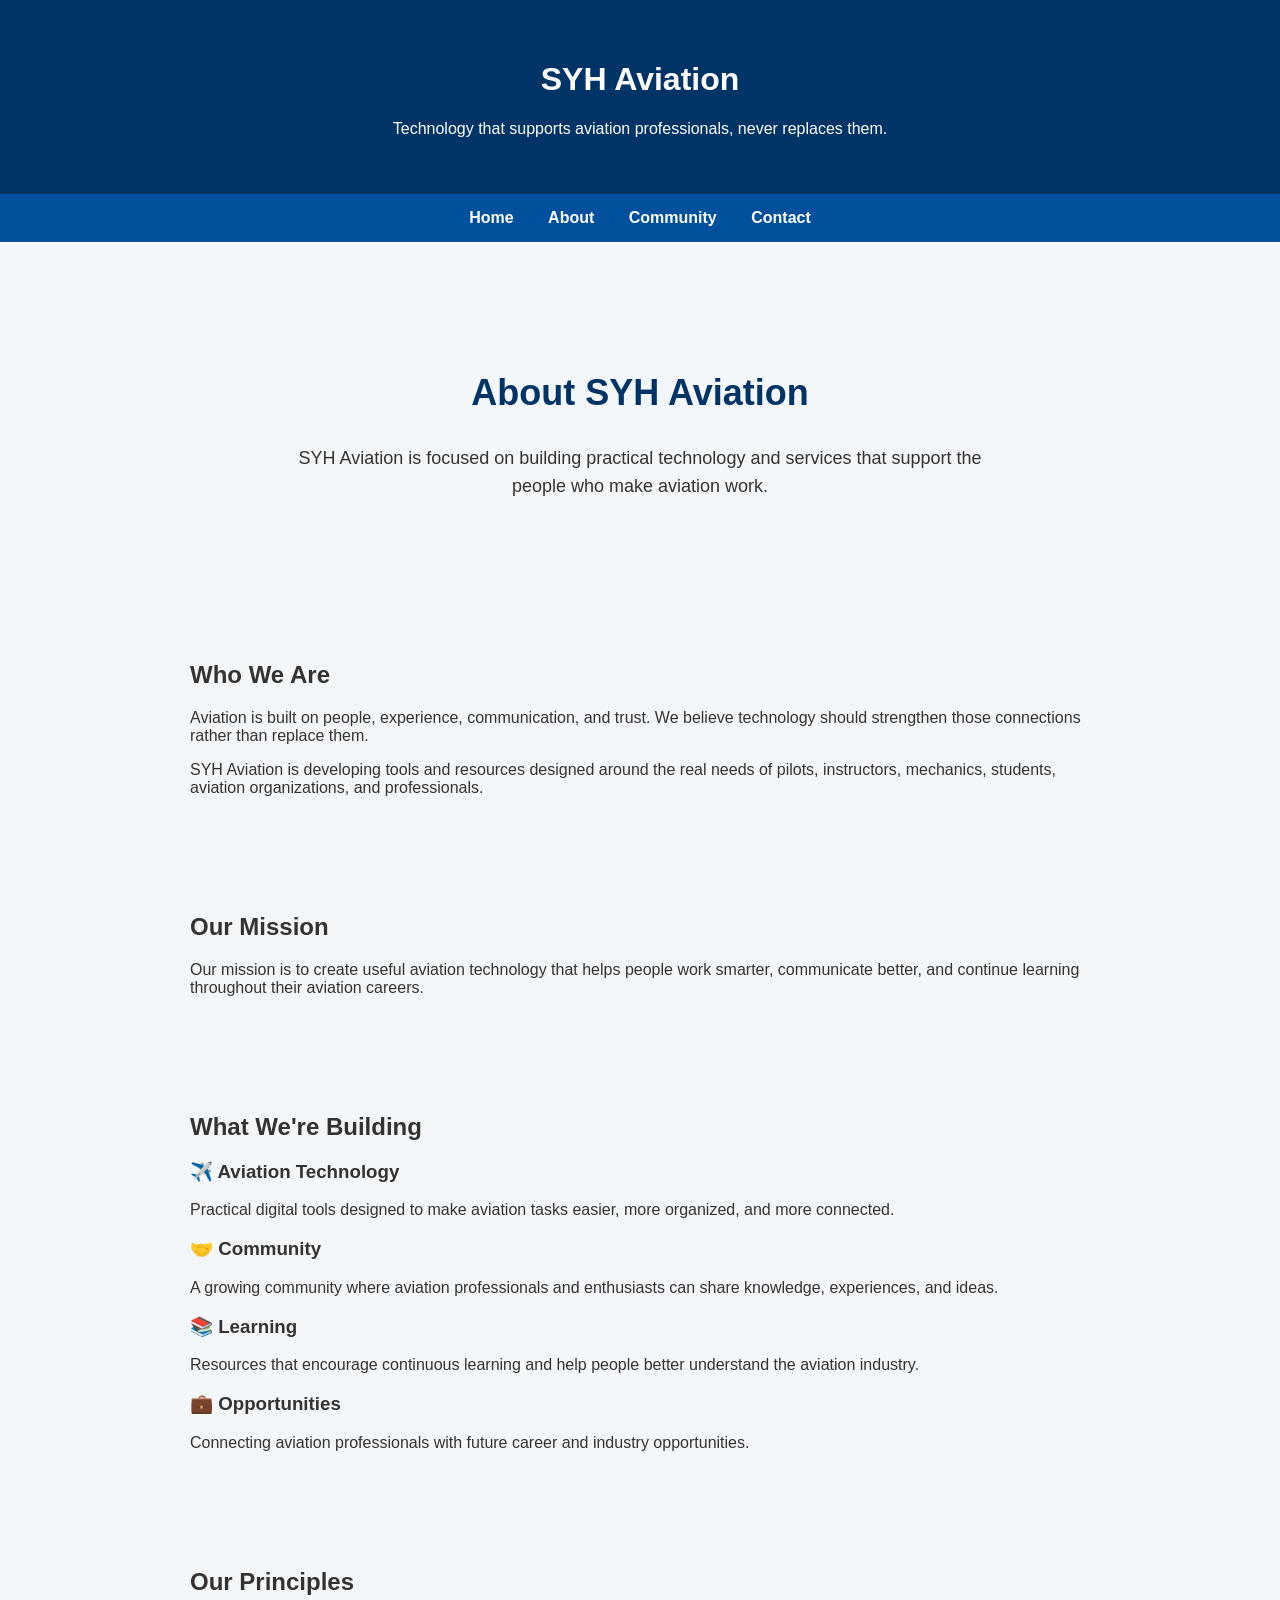
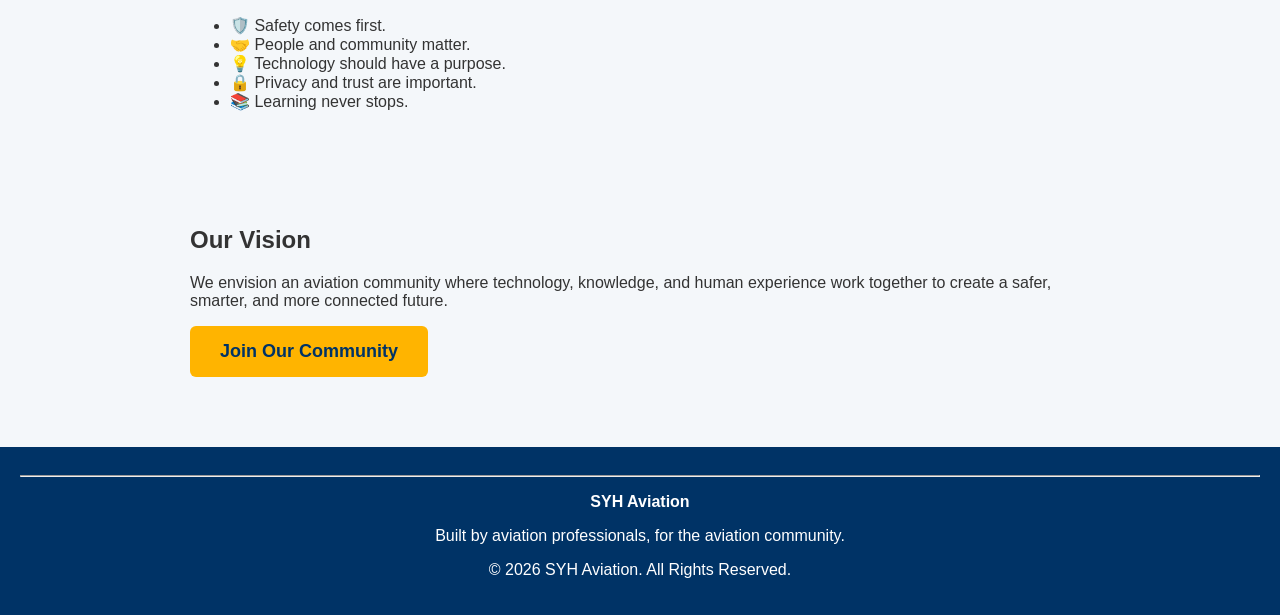
==== about.html @ 192414e5 "Revise About page content and navigation links Updated content and structure of the About page to be" ====
<!DOCTYPE html>
<html lang="en">

<head>
    <meta charset="UTF-8">
    <meta name="viewport" content="width=device-width, initial-scale=1.0">

    <title>About - SYH Aviation</title>

    <link rel="stylesheet" href="style.css">
</head>

<body>

<header>
    <h1>SYH Aviation</h1>

    <p>
        Technology that supports aviation professionals,
        never replaces them.
    </p>
</header>

<nav>
    <a href="index.html">Home</a>
    <a href="about.html">About</a>
    <a href="community.html">Community</a>
    <a href="contact.html">Contact</a>
</nav>

<section class="hero">

    <h2>About SYH Aviation</h2>

    <p>
        SYH Aviation is focused on building practical technology
        and services that support the people who make aviation work.
    </p>

</section>

<section>

    <h2>Who We Are</h2>

    <p>
        Aviation is built on people, experience, communication,
        and trust. We believe technology should strengthen those
        connections rather than replace them.
    </p>

    <p>
        SYH Aviation is developing tools and resources designed
        around the real needs of pilots, instructors, mechanics,
        students, aviation organizations, and professionals.
    </p>

</section>

<section>

    <h2>Our Mission</h2>

    <p>
        Our mission is to create useful aviation technology that
        helps people work smarter, communicate better, and continue
        learning throughout their aviation careers.
    </p>

</section>

<section>

    <h2>What We're Building</h2>

    <h3>✈️ Aviation Technology</h3>

    <p>
        Practical digital tools designed to make aviation tasks
        easier, more organized, and more connected.
    </p>

    <h3>🤝 Community</h3>

    <p>
        A growing community where aviation professionals and
        enthusiasts can share knowledge, experiences, and ideas.
    </p>

    <h3>📚 Learning</h3>

    <p>
        Resources that encourage continuous learning and help
        people better understand the aviation industry.
    </p>

    <h3>💼 Opportunities</h3>

    <p>
        Connecting aviation professionals with future career
        and industry opportunities.
    </p>

</section>

<section>

    <h2>Our Principles</h2>

    <ul>
        <li>🛡️ Safety comes first.</li>
        <li>🤝 People and community matter.</li>
        <li>💡 Technology should have a purpose.</li>
        <li>🔒 Privacy and trust are important.</li>
        <li>📚 Learning never stops.</li>
    </ul>

</section>

<section>

    <h2>Our Vision</h2>

    <p>
        We envision an aviation community where technology,
        knowledge, and human experience work together to create
        a safer, smarter, and more connected future.
    </p>

    <a href="community.html">
        <button>Join Our Community</button>
    </a>

</section>

<footer>

    <hr>

    <p>
        <strong>SYH Aviation</strong>
    </p>

    <p>
        Built by aviation professionals, for the aviation community.
    </p>

    <p>
        &copy; 2026 SYH Aviation. All Rights Reserved.
    </p>

</footer>

</body>
</html>
---- style.css ----
body {
    margin: 0;
    font-family: Arial, Helvetica, sans-serif;
    background: #f4f7fa;
    color: #333;
}

header {
    background: #003366;
    color: white;
    text-align: center;
    padding: 40px 20px;
}

nav {
    background: #00509e;
    text-align: center;
    padding: 15px;
}

nav a {
    color: white;
    text-decoration: none;
    margin: 0 15px;
    font-weight: bold;
}

.hero {
    text-align: center;
    padding: 60px 20px;
}

.hero h2 {
    color: #003366;
    font-size: 36px;
}

.hero p {
    max-width: 700px;
    margin: 20px auto;
    font-size: 18px;
    line-height: 1.6;
}

button {
    background: #ffb400;
    color: #003366;
    border: none;
    padding: 15px 30px;
    font-size: 18px;
    font-weight: bold;
    border-radius: 6px;
    cursor: pointer;
}

button:hover {
    background: #ffcc33;
}

section {
    max-width: 900px;
    margin: 40px auto;
    padding: 20px;
}

footer {
    background: #003366;
    color: white;
    text-align: center;
    padding: 20px;
    margin-top: 50px;
}
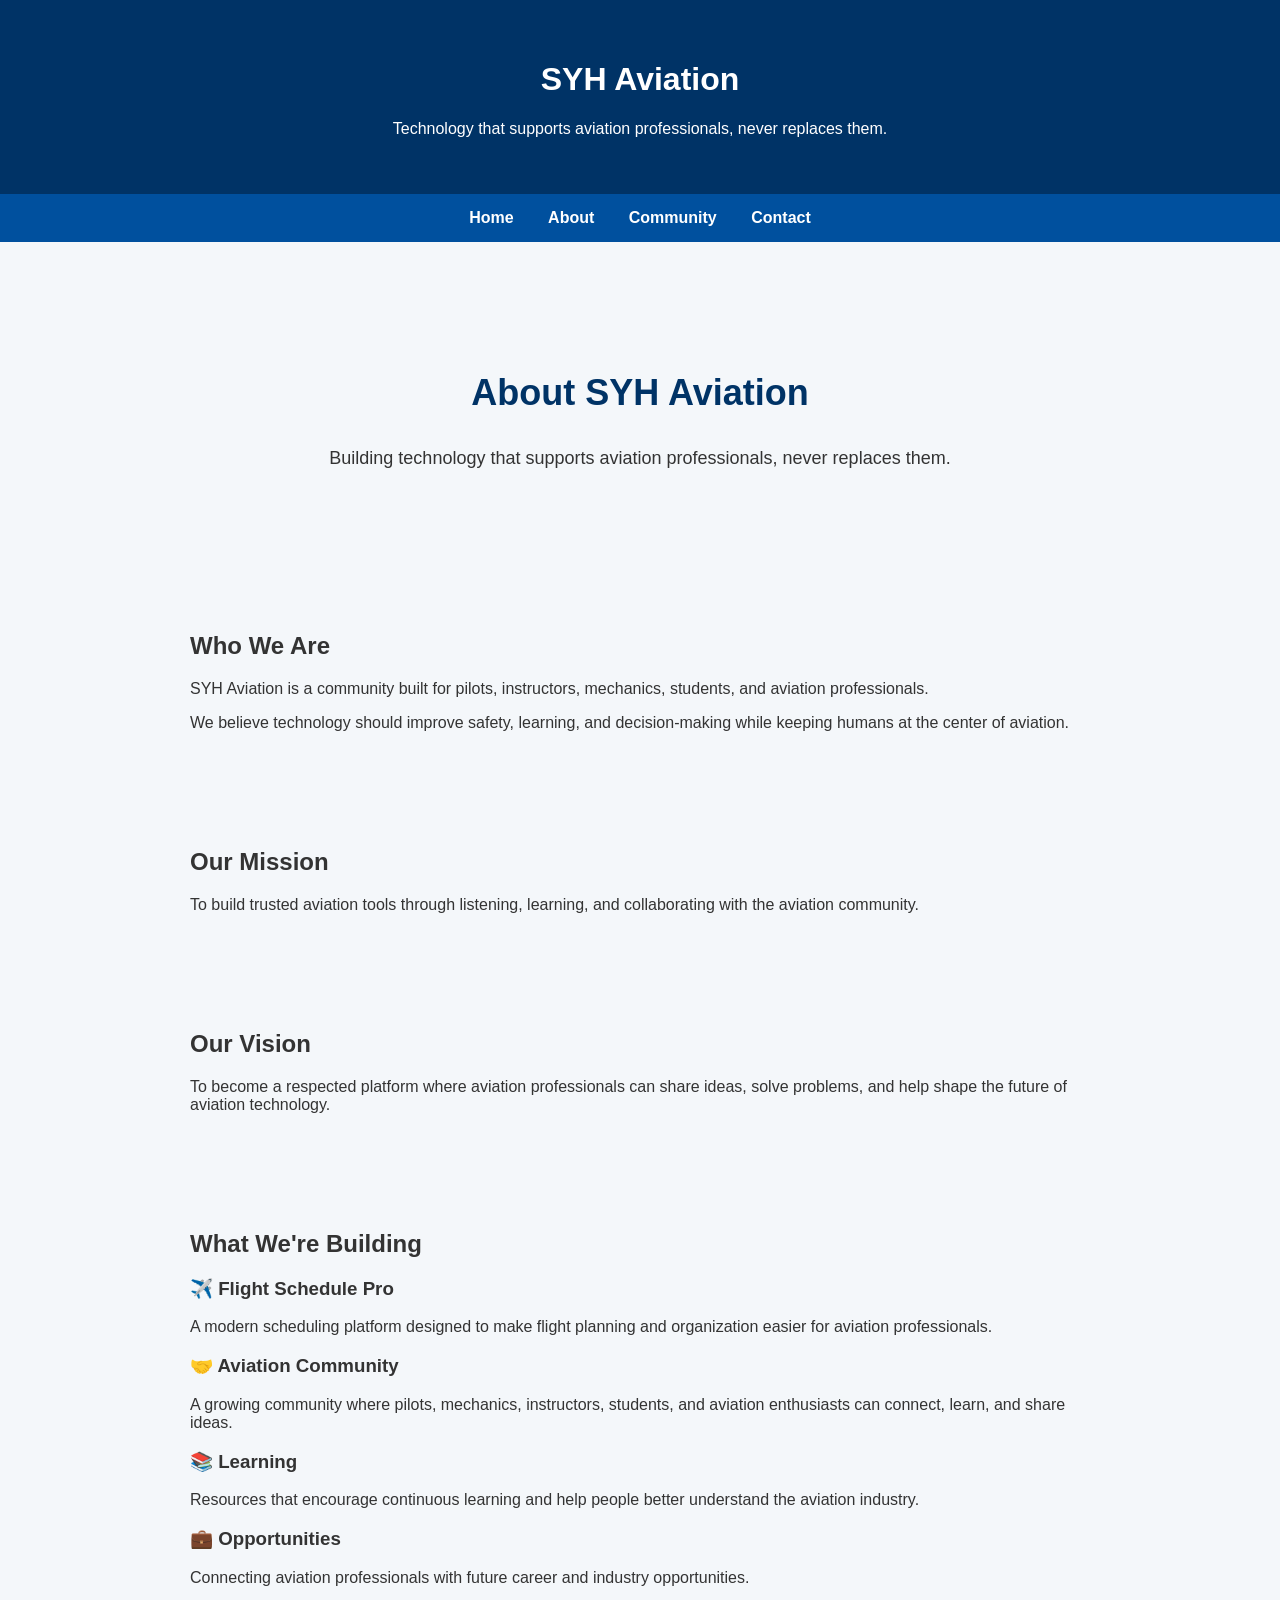
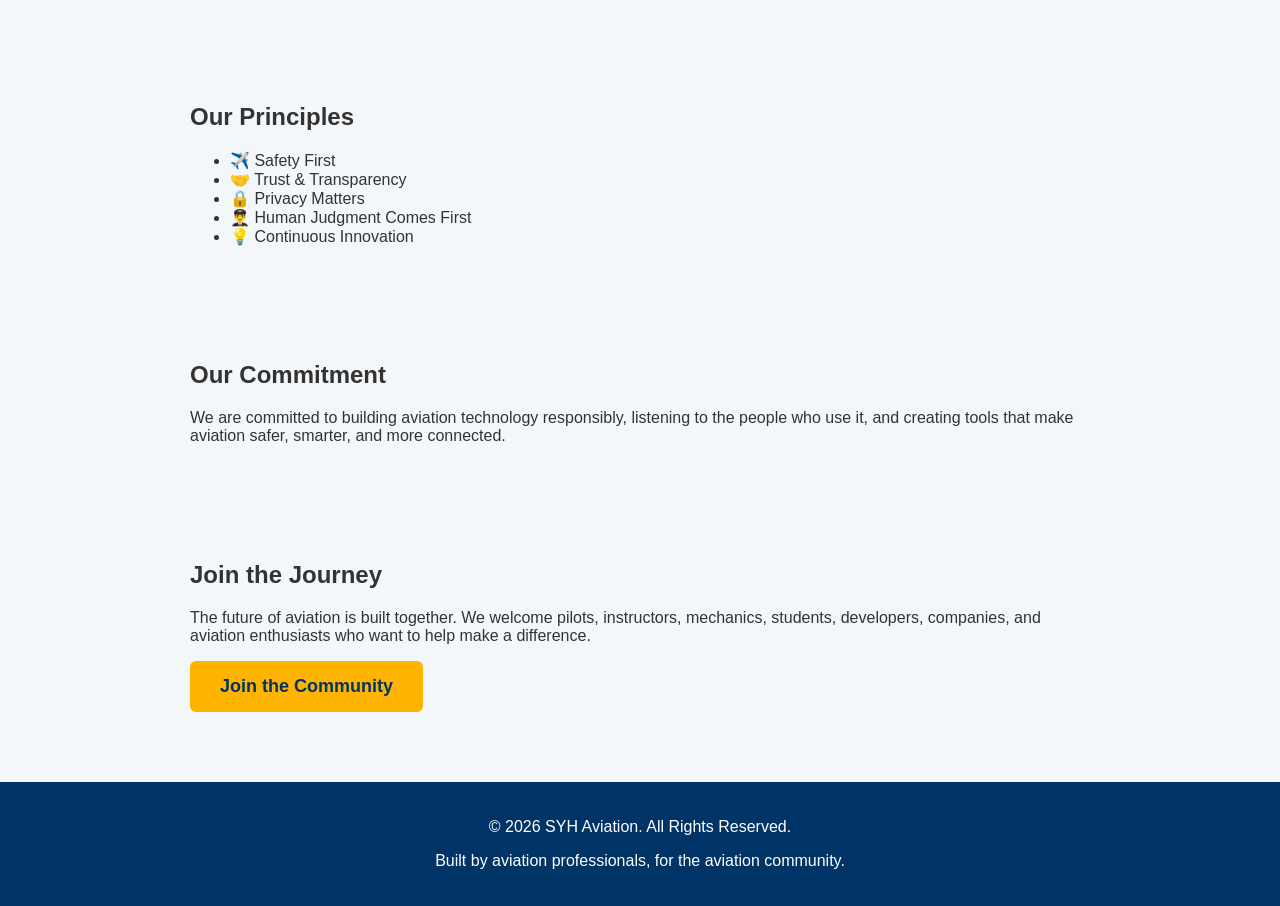
==== commit fdf9aedb: "Refactor about.html structure and content" ====
--- a/about.html
+++ b/about.html
@@ -5,151 +5,188 @@
     <meta charset="UTF-8">
     <meta name="viewport" content="width=device-width, initial-scale=1.0">
 
-    <title>About - SYH Aviation</title>
+    <title>About SYH Aviation</title>
 
     <link rel="stylesheet" href="style.css">
 </head>
 
 <body>
 
-<header>
-    <h1>SYH Aviation</h1>
+    <header>
+        <h1>SYH Aviation</h1>
 
-    <p>
-        Technology that supports aviation professionals,
-        never replaces them.
-    </p>
-</header>
+        <p>
+            Technology that supports aviation professionals,
+            never replaces them.
+        </p>
+    </header>
 
-<nav>
-    <a href="index.html">Home</a>
-    <a href="about.html">About</a>
-    <a href="community.html">Community</a>
-    <a href="contact.html">Contact</a>
-</nav>
+    <nav>
+        <a href="index.html">Home</a>
+        <a href="about.html">About</a>
+        <a href="community.html">Community</a>
+        <a href="contact.html">Contact</a>
+    </nav>
 
-<section class="hero">
+    <main>
 
-    <h2>About SYH Aviation</h2>
+        <section class="hero">
+            <h2>About SYH Aviation</h2>
 
-    <p>
-        SYH Aviation is focused on building practical technology
-        and services that support the people who make aviation work.
-    </p>
+            <p>
+                Building technology that supports aviation
+                professionals, never replaces them.
+            </p>
+        </section>
 
-</section>
 
-<section>
+        <section>
 
-    <h2>Who We Are</h2>
+            <h2>Who We Are</h2>
 
-    <p>
-        Aviation is built on people, experience, communication,
-        and trust. We believe technology should strengthen those
-        connections rather than replace them.
-    </p>
+            <p>
+                SYH Aviation is a community built for pilots,
+                instructors, mechanics, students, and aviation
+                professionals.
+            </p>
 
-    <p>
-        SYH Aviation is developing tools and resources designed
-        around the real needs of pilots, instructors, mechanics,
-        students, aviation organizations, and professionals.
-    </p>
+            <p>
+                We believe technology should improve safety,
+                learning, and decision-making while keeping
+                humans at the center of aviation.
+            </p>
 
-</section>
+        </section>
 
-<section>
 
-    <h2>Our Mission</h2>
+        <section>
 
-    <p>
-        Our mission is to create useful aviation technology that
-        helps people work smarter, communicate better, and continue
-        learning throughout their aviation careers.
-    </p>
+            <h2>Our Mission</h2>
 
-</section>
+            <p>
+                To build trusted aviation tools through
+                listening, learning, and collaborating with
+                the aviation community.
+            </p>
 
-<section>
+        </section>
 
-    <h2>What We're Building</h2>
 
-    <h3>✈️ Aviation Technology</h3>
+        <section>
 
-    <p>
-        Practical digital tools designed to make aviation tasks
-        easier, more organized, and more connected.
-    </p>
+            <h2>Our Vision</h2>
 
-    <h3>🤝 Community</h3>
+            <p>
+                To become a respected platform where aviation
+                professionals can share ideas, solve problems,
+                and help shape the future of aviation technology.
+            </p>
 
-    <p>
-        A growing community where aviation professionals and
-        enthusiasts can share knowledge, experiences, and ideas.
-    </p>
+        </section>
 
-    <h3>📚 Learning</h3>
 
-    <p>
-        Resources that encourage continuous learning and help
-        people better understand the aviation industry.
-    </p>
+        <section>
 
-    <h3>💼 Opportunities</h3>
+            <h2>What We're Building</h2>
 
-    <p>
-        Connecting aviation professionals with future career
-        and industry opportunities.
-    </p>
 
-</section>
+            <h3>✈️ Flight Schedule Pro</h3>
 
-<section>
+            <p>
+                A modern scheduling platform designed to make
+                flight planning and organization easier for
+                aviation professionals.
+            </p>
 
-    <h2>Our Principles</h2>
 
-    <ul>
-        <li>🛡️ Safety comes first.</li>
-        <li>🤝 People and community matter.</li>
-        <li>💡 Technology should have a purpose.</li>
-        <li>🔒 Privacy and trust are important.</li>
-        <li>📚 Learning never stops.</li>
-    </ul>
+            <h3>🤝 Aviation Community</h3>
 
-</section>
+            <p>
+                A growing community where pilots, mechanics,
+                instructors, students, and aviation enthusiasts
+                can connect, learn, and share ideas.
+            </p>
 
-<section>
 
-    <h2>Our Vision</h2>
+            <h3>📚 Learning</h3>
 
-    <p>
-        We envision an aviation community where technology,
-        knowledge, and human experience work together to create
-        a safer, smarter, and more connected future.
-    </p>
+            <p>
+                Resources that encourage continuous learning
+                and help people better understand the aviation
+                industry.
+            </p>
 
-    <a href="community.html">
-        <button>Join Our Community</button>
-    </a>
 
-</section>
+            <h3>💼 Opportunities</h3>
 
-<footer>
+            <p>
+                Connecting aviation professionals with future
+                career and industry opportunities.
+            </p>
 
-    <hr>
+        </section>
 
-    <p>
-        <strong>SYH Aviation</strong>
-    </p>
 
-    <p>
-        Built by aviation professionals, for the aviation community.
-    </p>
+        <section>
 
-    <p>
-        &copy; 2026 SYH Aviation. All Rights Reserved.
-    </p>
+            <h2>Our Principles</h2>
 
-</footer>
+            <ul>
+                <li>✈️ Safety First</li>
+                <li>🤝 Trust &amp; Transparency</li>
+                <li>🔒 Privacy Matters</li>
+                <li>👨‍✈️ Human Judgment Comes First</li>
+                <li>💡 Continuous Innovation</li>
+            </ul>
+
+        </section>
+
+
+        <section>
+
+            <h2>Our Commitment</h2>
+
+            <p>
+                We are committed to building aviation technology
+                responsibly, listening to the people who use it,
+                and creating tools that make aviation safer,
+                smarter, and more connected.
+            </p>
+
+        </section>
+
+
+        <section>
+
+            <h2>Join the Journey</h2>
+
+            <p>
+                The future of aviation is built together.
+                We welcome pilots, instructors, mechanics,
+                students, developers, companies, and aviation
+                enthusiasts who want to help make a difference.
+            </p>
+
+            <a href="community.html">
+                <button>Join the Community</button>
+            </a>
+
+        </section>
+
+    </main>
+
+
+    <footer>
+
+        <p>
+            © 2026 SYH Aviation. All Rights Reserved.
+        </p>
+
+        <p>
+            Built by aviation professionals, for the aviation community.
+        </p>
+
+    </footer>
 
 </body>
 </html>
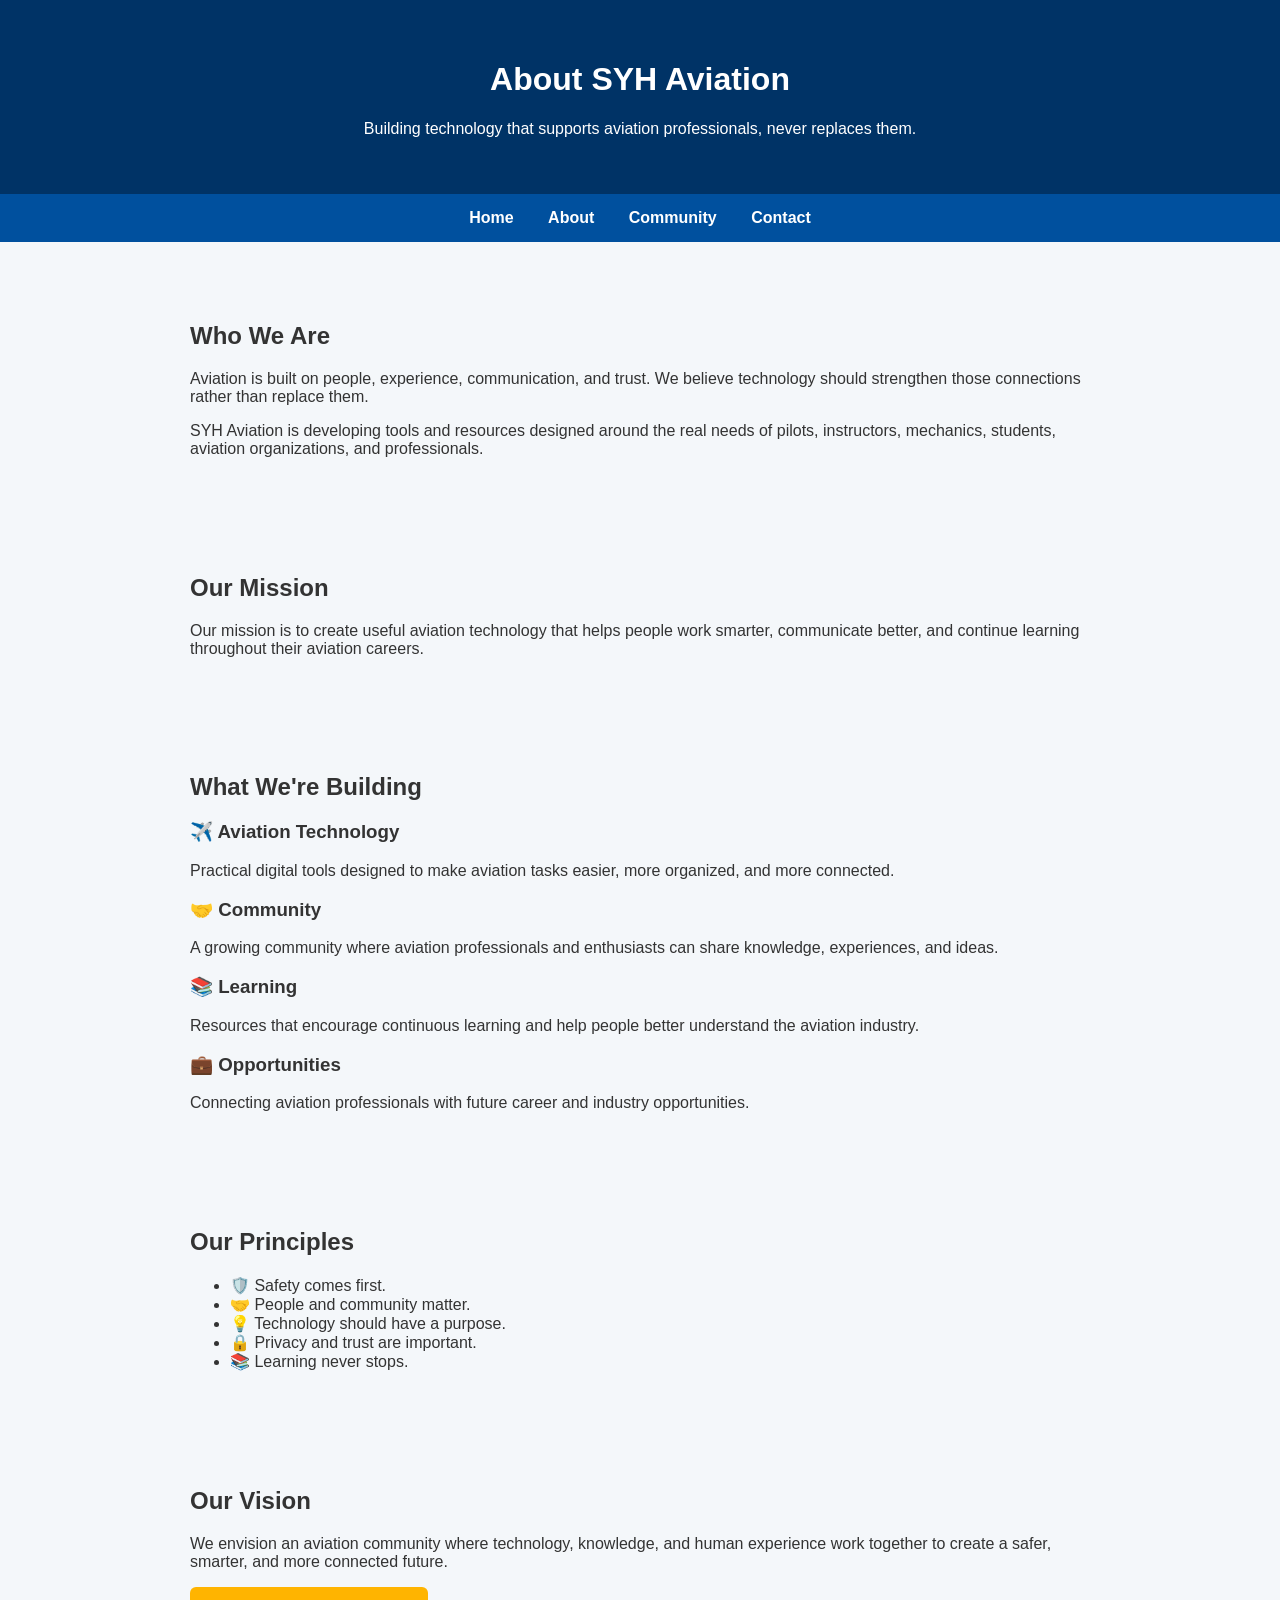
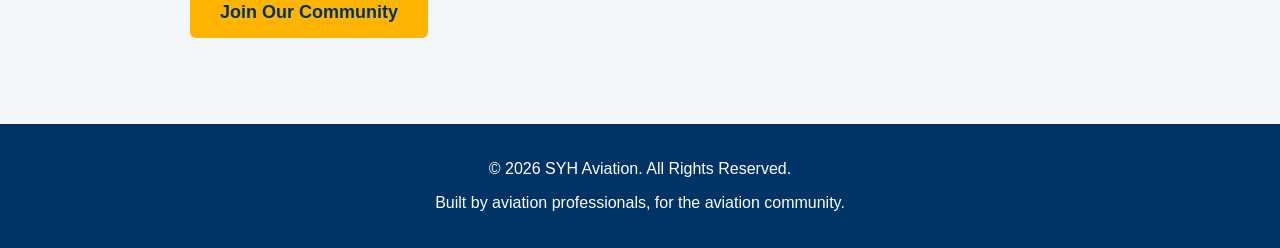
==== commit d8295b2f: "Revise about page content and structure" ====
--- a/about.html
+++ b/about.html
@@ -13,12 +13,8 @@
 <body>
 
     <header>
-        <h1>SYH Aviation</h1>
-
-        <p>
-            Technology that supports aviation professionals,
-            never replaces them.
-        </p>
+        <h1>About SYH Aviation</h1>
+        <p>Building technology that supports aviation professionals, never replaces them.</p>
     </header>
 
     <nav>
@@ -30,163 +26,103 @@
 
     <main>
 
-        <section class="hero">
-            <h2>About SYH Aviation</h2>
+        <section>
+            <h2>Who We Are</h2>
 
             <p>
-                Building technology that supports aviation
-                professionals, never replaces them.
+                Aviation is built on people, experience, communication, and trust.
+                We believe technology should strengthen those connections rather than
+                replace them.
+            </p>
+
+            <p>
+                SYH Aviation is developing tools and resources designed around the
+                real needs of pilots, instructors, mechanics, students, aviation
+                organizations, and professionals.
             </p>
         </section>
 
 
         <section>
-
-            <h2>Who We Are</h2>
+            <h2>Our Mission</h2>
 
             <p>
-                SYH Aviation is a community built for pilots,
-                instructors, mechanics, students, and aviation
-                professionals.
+                Our mission is to create useful aviation technology that helps people
+                work smarter, communicate better, and continue learning throughout
+                their aviation careers.
             </p>
-
-            <p>
-                We believe technology should improve safety,
-                learning, and decision-making while keeping
-                humans at the center of aviation.
-            </p>
-
         </section>
 
 
         <section>
+            <h2>What We're Building</h2>
 
-            <h2>Our Mission</h2>
+            <h3>✈️ Aviation Technology</h3>
 
             <p>
-                To build trusted aviation tools through
-                listening, learning, and collaborating with
-                the aviation community.
+                Practical digital tools designed to make aviation tasks easier,
+                more organized, and more connected.
             </p>
 
+            <h3>🤝 Community</h3>
+
+            <p>
+                A growing community where aviation professionals and enthusiasts
+                can share knowledge, experiences, and ideas.
+            </p>
+
+            <h3>📚 Learning</h3>
+
+            <p>
+                Resources that encourage continuous learning and help people better
+                understand the aviation industry.
+            </p>
+
+            <h3>💼 Opportunities</h3>
+
+            <p>
+                Connecting aviation professionals with future career and industry
+                opportunities.
+            </p>
         </section>
 
 
         <section>
+            <h2>Our Principles</h2>
 
-            <h2>Our Vision</h2>
-
-            <p>
-                To become a respected platform where aviation
-                professionals can share ideas, solve problems,
-                and help shape the future of aviation technology.
-            </p>
-
+            <ul>
+                <li>🛡️ Safety comes first.</li>
+                <li>🤝 People and community matter.</li>
+                <li>💡 Technology should have a purpose.</li>
+                <li>🔒 Privacy and trust are important.</li>
+                <li>📚 Learning never stops.</li>
+            </ul>
         </section>
 
 
         <section>
-
-            <h2>What We're Building</h2>
-
-
-            <h3>✈️ Flight Schedule Pro</h3>
+            <h2>Our Vision</h2>
 
             <p>
-                A modern scheduling platform designed to make
-                flight planning and organization easier for
-                aviation professionals.
+                We envision an aviation community where technology, knowledge,
+                and human experience work together to create a safer, smarter,
+                and more connected future.
             </p>
 
-
-            <h3>🤝 Aviation Community</h3>
-
             <p>
-                A growing community where pilots, mechanics,
-                instructors, students, and aviation enthusiasts
-                can connect, learn, and share ideas.
+                <a href="community.html">
+                    <button>Join Our Community</button>
+                </a>
             </p>
-
-
-            <h3>📚 Learning</h3>
-
-            <p>
-                Resources that encourage continuous learning
-                and help people better understand the aviation
-                industry.
-            </p>
-
-
-            <h3>💼 Opportunities</h3>
-
-            <p>
-                Connecting aviation professionals with future
-                career and industry opportunities.
-            </p>
-
-        </section>
-
-
-        <section>
-
-            <h2>Our Principles</h2>
-
-            <ul>
-                <li>✈️ Safety First</li>
-                <li>🤝 Trust &amp; Transparency</li>
-                <li>🔒 Privacy Matters</li>
-                <li>👨‍✈️ Human Judgment Comes First</li>
-                <li>💡 Continuous Innovation</li>
-            </ul>
-
-        </section>
-
-
-        <section>
-
-            <h2>Our Commitment</h2>
-
-            <p>
-                We are committed to building aviation technology
-                responsibly, listening to the people who use it,
-                and creating tools that make aviation safer,
-                smarter, and more connected.
-            </p>
-
-        </section>
-
-
-        <section>
-
-            <h2>Join the Journey</h2>
-
-            <p>
-                The future of aviation is built together.
-                We welcome pilots, instructors, mechanics,
-                students, developers, companies, and aviation
-                enthusiasts who want to help make a difference.
-            </p>
-
-            <a href="community.html">
-                <button>Join the Community</button>
-            </a>
-
         </section>
 
     </main>
 
-
     <footer>
-
-        <p>
-            © 2026 SYH Aviation. All Rights Reserved.
-        </p>
-
-        <p>
-            Built by aviation professionals, for the aviation community.
-        </p>
-
+        <p>© 2026 SYH Aviation. All Rights Reserved.</p>
+        <p>Built by aviation professionals, for the aviation community.</p>
     </footer>
 
 </body>
+
 </html>
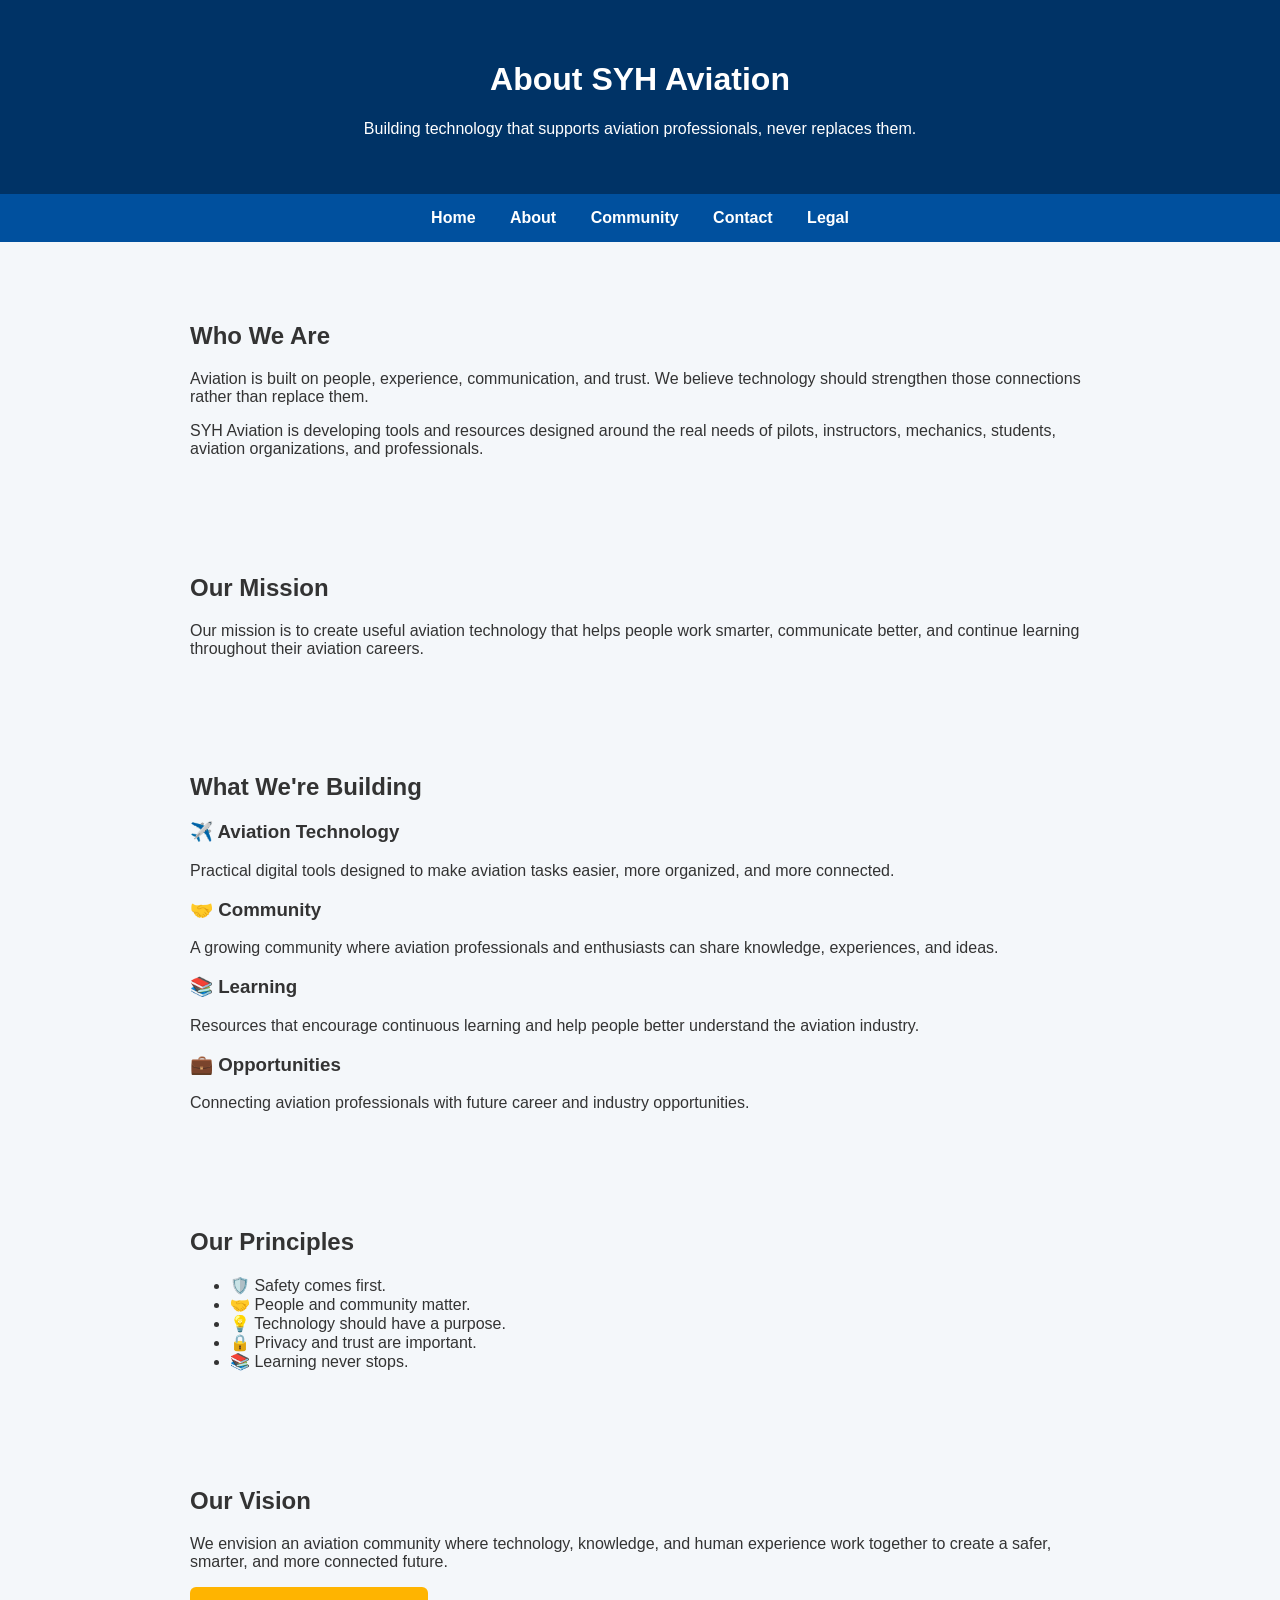
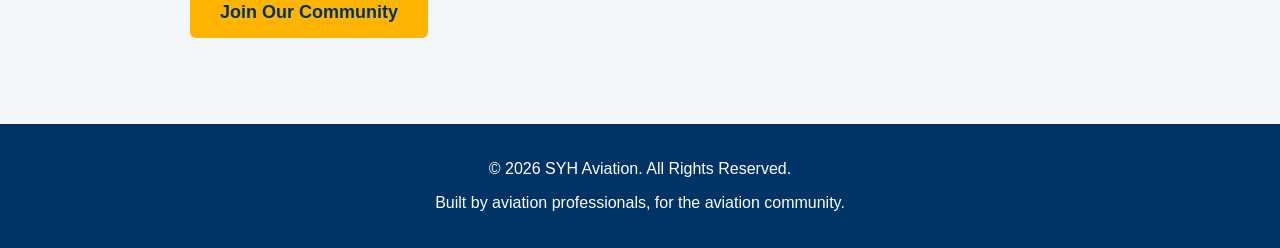
==== commit 1a05fddc: "Add 'Legal' link to navigation in about.html" ====
--- a/about.html
+++ b/about.html
@@ -19,9 +19,10 @@
 
     <nav>
         <a href="index.html">Home</a>
-        <a href="about.html">About</a>
-        <a href="community.html">Community</a>
-        <a href="contact.html">Contact</a>
+    <a href="about.html">About</a>
+    <a href="community.html">Community</a>
+    <a href="contact.html">Contact</a>
+    <a href="legal.html">Legal</a>
     </nav>
 
     <main>
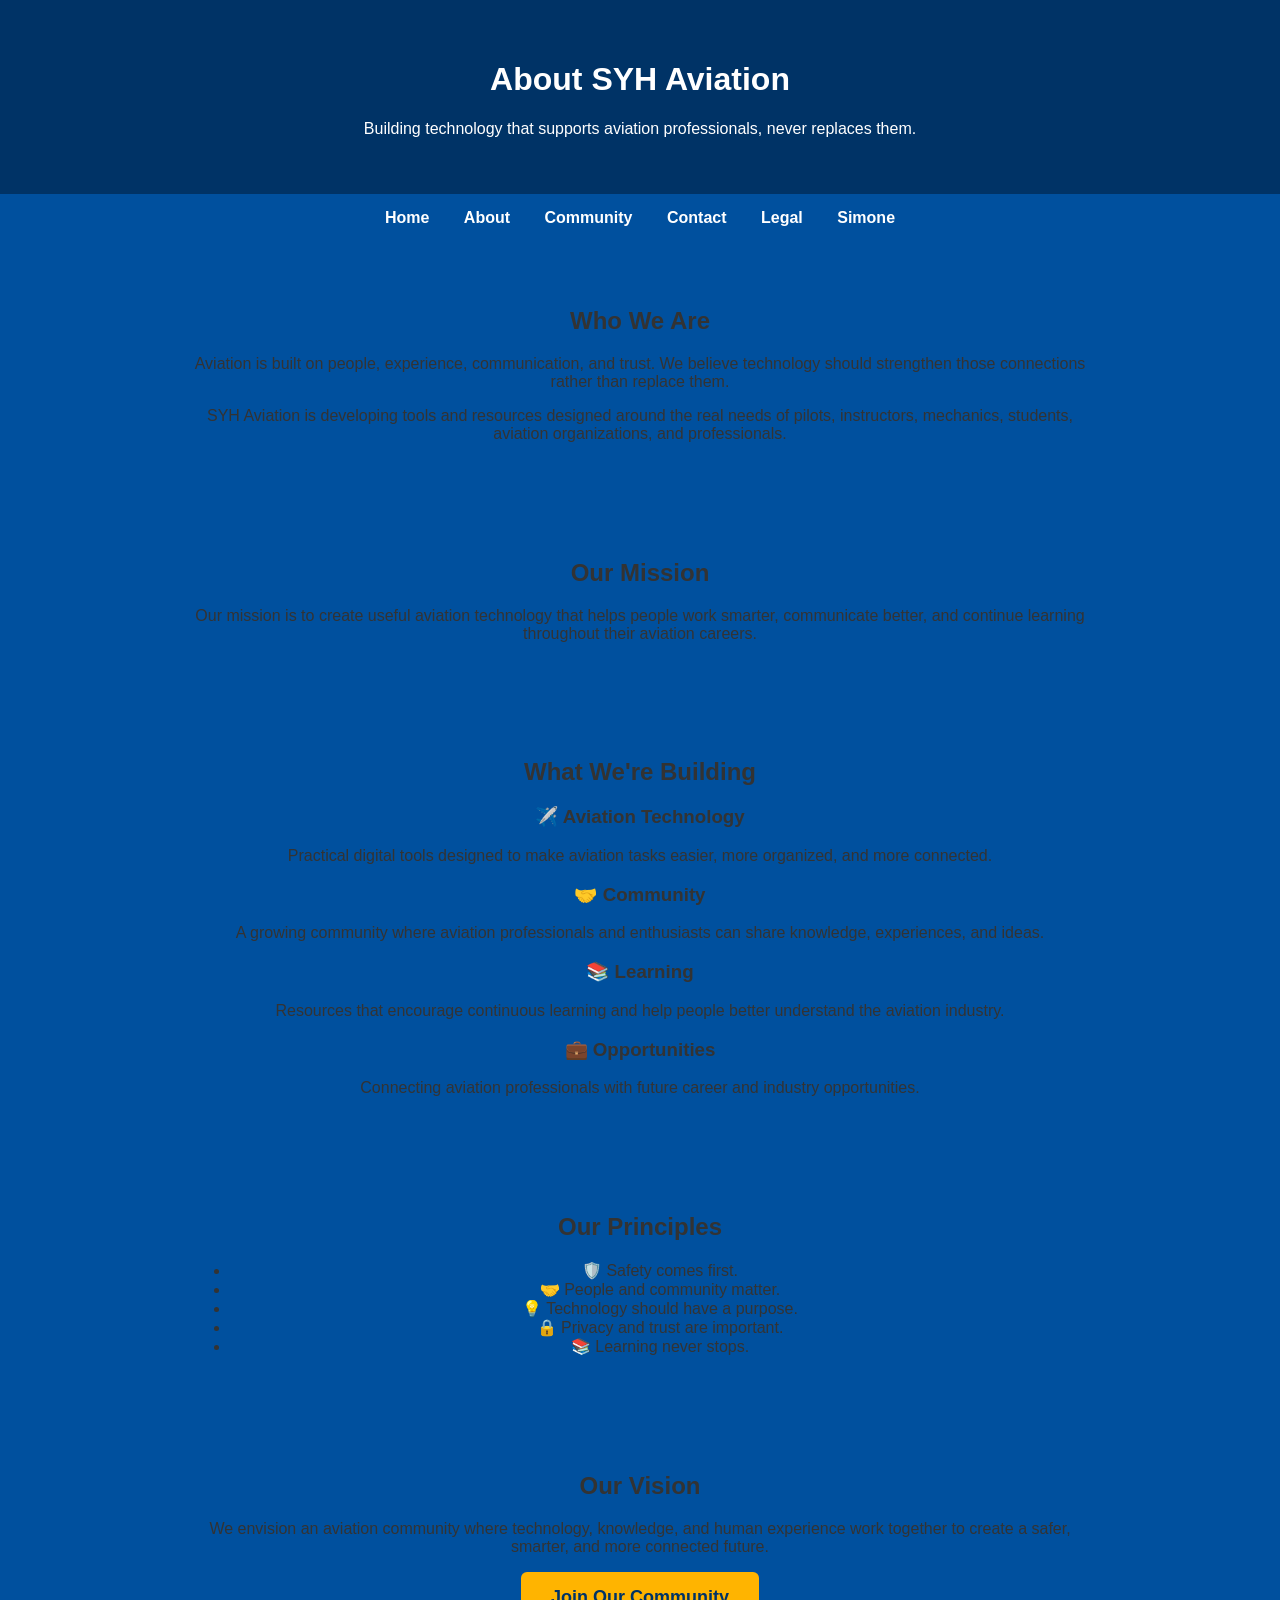
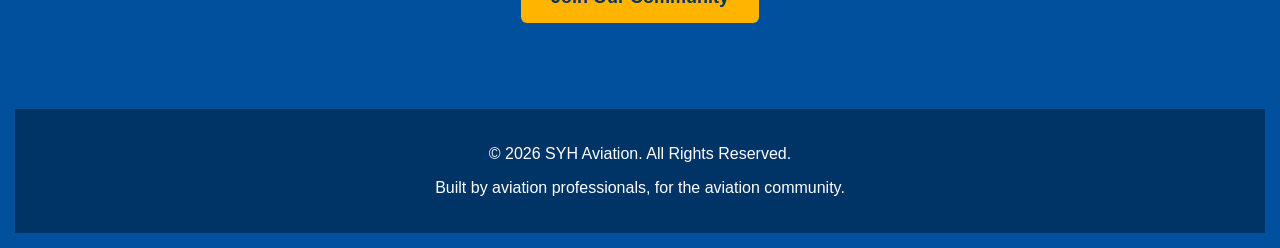
==== commit 86a72435: "Add link to Simone page in navigation" ====
--- a/about.html
+++ b/about.html
@@ -23,7 +23,7 @@
     <a href="community.html">Community</a>
     <a href="contact.html">Contact</a>
     <a href="legal.html">Legal</a>
-    </nav>
+    <a href="simone.html">Simone</a>
 
     <main>
 
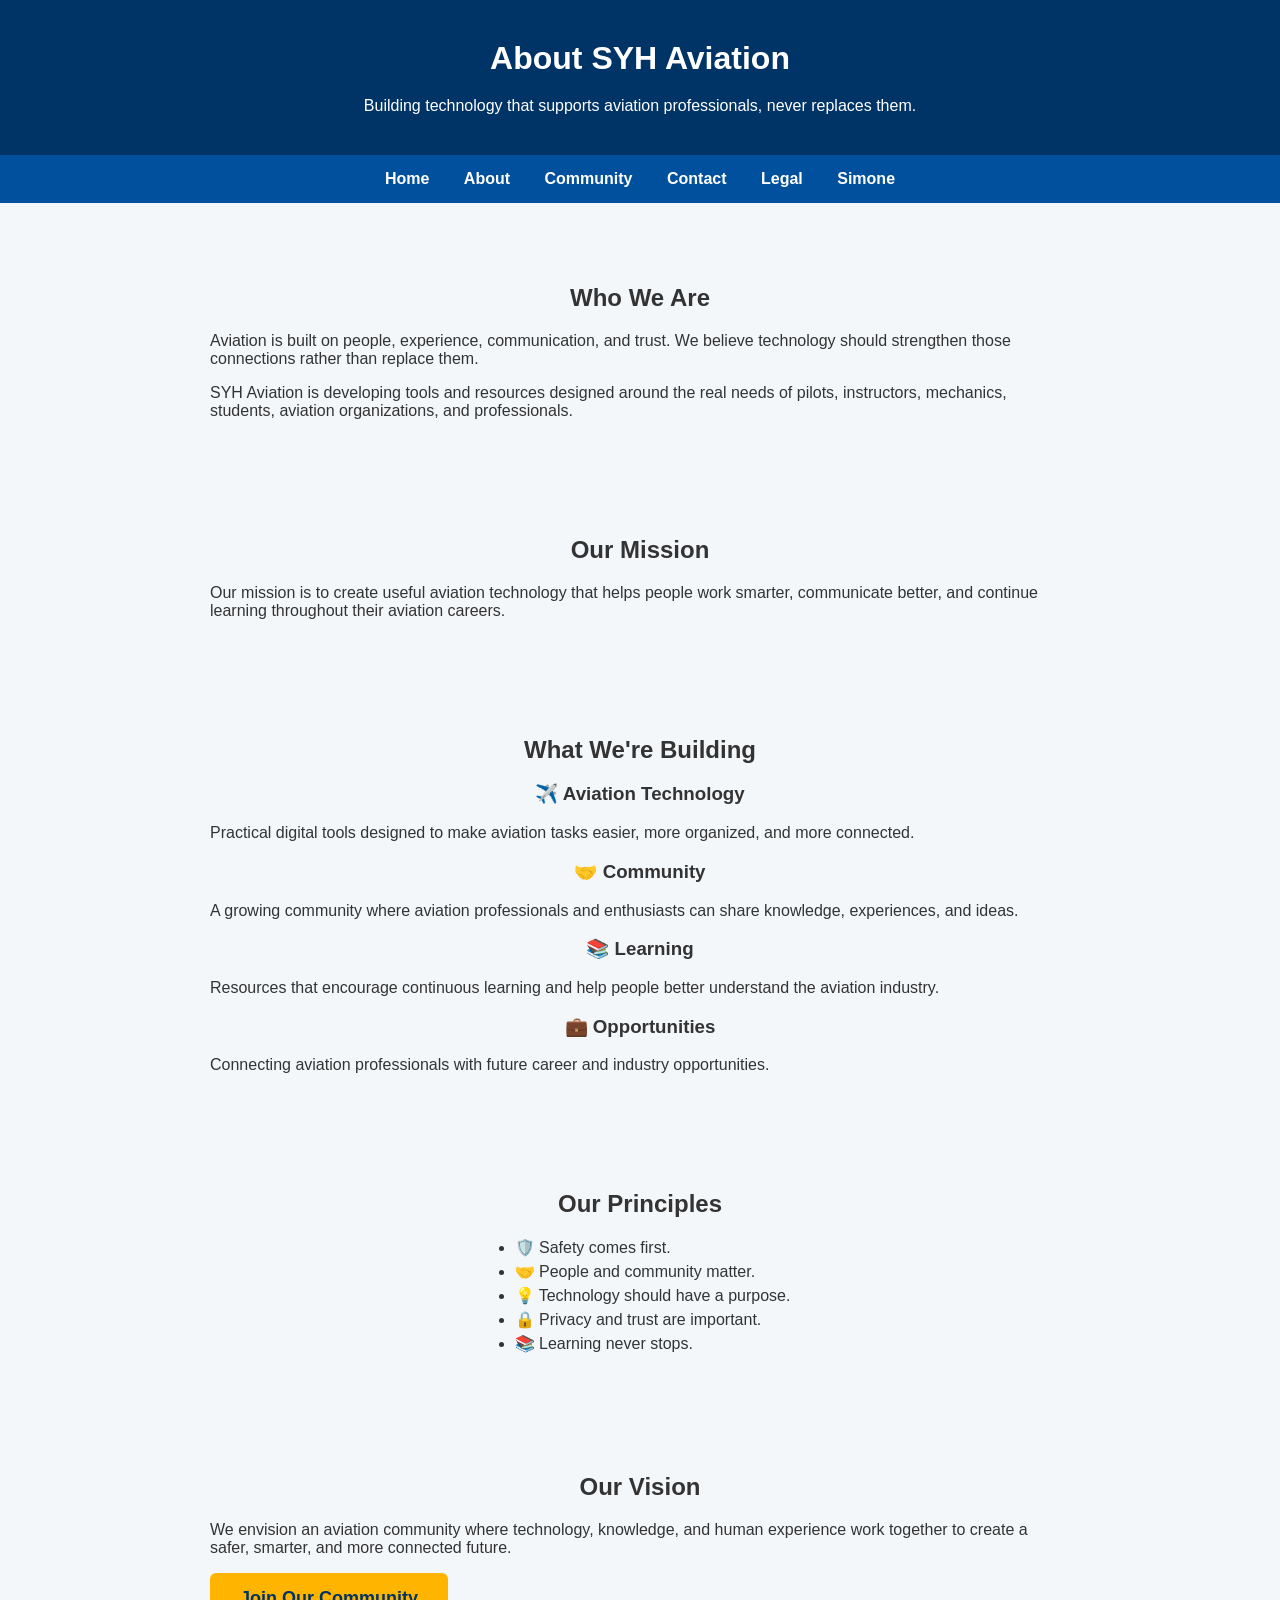
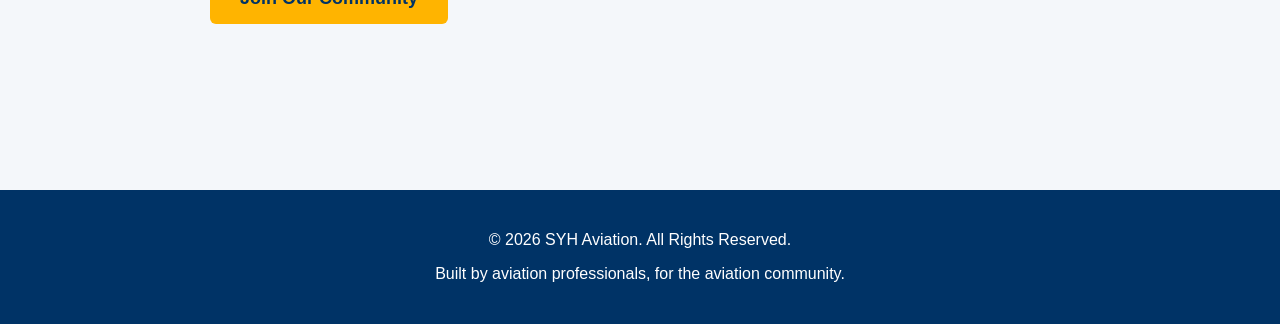
==== commit 9d0710a0: "Fix HTML structure by closing nav before main" ====
--- a/about.html
+++ b/about.html
@@ -25,7 +25,9 @@
     <a href="legal.html">Legal</a>
     <a href="simone.html">Simone</a>
 
-    <main>
+</nav>
+
+<main>
 
         <section>
             <h2>Who We Are</h2>
--- a/style.css
+++ b/style.css
@@ -1,21 +1,46 @@
+/* SYH AVIATION - MAIN WEBSITE STYLE */
+
+* {
+    box-sizing: border-box;
+}
+
+html,
 body {
     margin: 0;
-    font-family: Arial, Helvetica, sans-serif;
+    padding: 0;
+    width: 100%;
     background: #f4f7fa;
     color: #333;
+    font-family: Arial, Helvetica, sans-serif;
 }
 
+
+/* HEADER */
+
 header {
+    width: 100%;
     background: #003366;
     color: white;
     text-align: center;
     padding: 40px 20px;
 }
 
+header h1 {
+    margin: 0 0 20px 0;
+}
+
+header p {
+    margin: 0;
+}
+
+
+/* NAVIGATION */
+
 nav {
+    width: 100%;
     background: #00509e;
     text-align: center;
-    padding: 15px;
+    padding: 15px 10px;
 }
 
 nav a {
@@ -25,9 +50,45 @@
     font-weight: bold;
 }
 
+nav a:hover {
+    text-decoration: underline;
+}
+
+
+/* MAIN PAGE */
+
+main {
+    width: 100%;
+    margin: 0;
+    padding: 1px 0 40px 0;
+    background: #f4f7fa;
+}
+
+
+/* SECTIONS */
+
+section {
+    width: 100%;
+    max-width: 900px;
+    margin: 40px auto;
+    padding: 20px;
+}
+
+section h2 {
+    text-align: center;
+}
+
+section h3 {
+    text-align: center;
+}
+
+
+/* HERO */
+
 .hero {
     text-align: center;
-    padding: 60px 20px;
+    padding-top: 60px;
+    padding-bottom: 60px;
 }
 
 .hero h2 {
@@ -41,6 +102,23 @@
     font-size: 18px;
     line-height: 1.6;
 }
+
+
+/* LISTS */
+
+section ul {
+    width: fit-content;
+    margin: 20px auto;
+    padding-left: 25px;
+    text-align: left;
+}
+
+section li {
+    margin: 5px 0;
+}
+
+
+/* BUTTONS */
 
 button {
     background: #ffb400;
@@ -57,16 +135,48 @@
     background: #ffcc33;
 }
 
-section {
-    max-width: 900px;
-    margin: 40px auto;
-    padding: 20px;
-}
+
+/* FOOTER */
 
 footer {
+    width: 100%;
     background: #003366;
     color: white;
     text-align: center;
-    padding: 20px;
-    margin-top: 50px;
+    padding: 25px 20px;
+    margin: 50px 0 0 0;
 }
+
+
+/* MOBILE */
+
+@media (max-width: 700px) {
+
+    nav a {
+        display: inline-block;
+        margin: 6px 8px;
+    }
+
+    .hero h2 {
+        font-size: 30px;
+    }
+
+    section {
+        padding: 15px;
+    }
+}
+html,
+body {
+    margin: 0 !important;
+    padding: 0 !important;
+    background: #f4f7fa !important;
+    overflow-x: hidden;
+}
+
+main {
+    width: 100% !important;
+    margin: 0 !important;
+    padding-left: 0 !important;
+    padding-right: 0 !important;
+    background: #f4f7fa !important;
+}
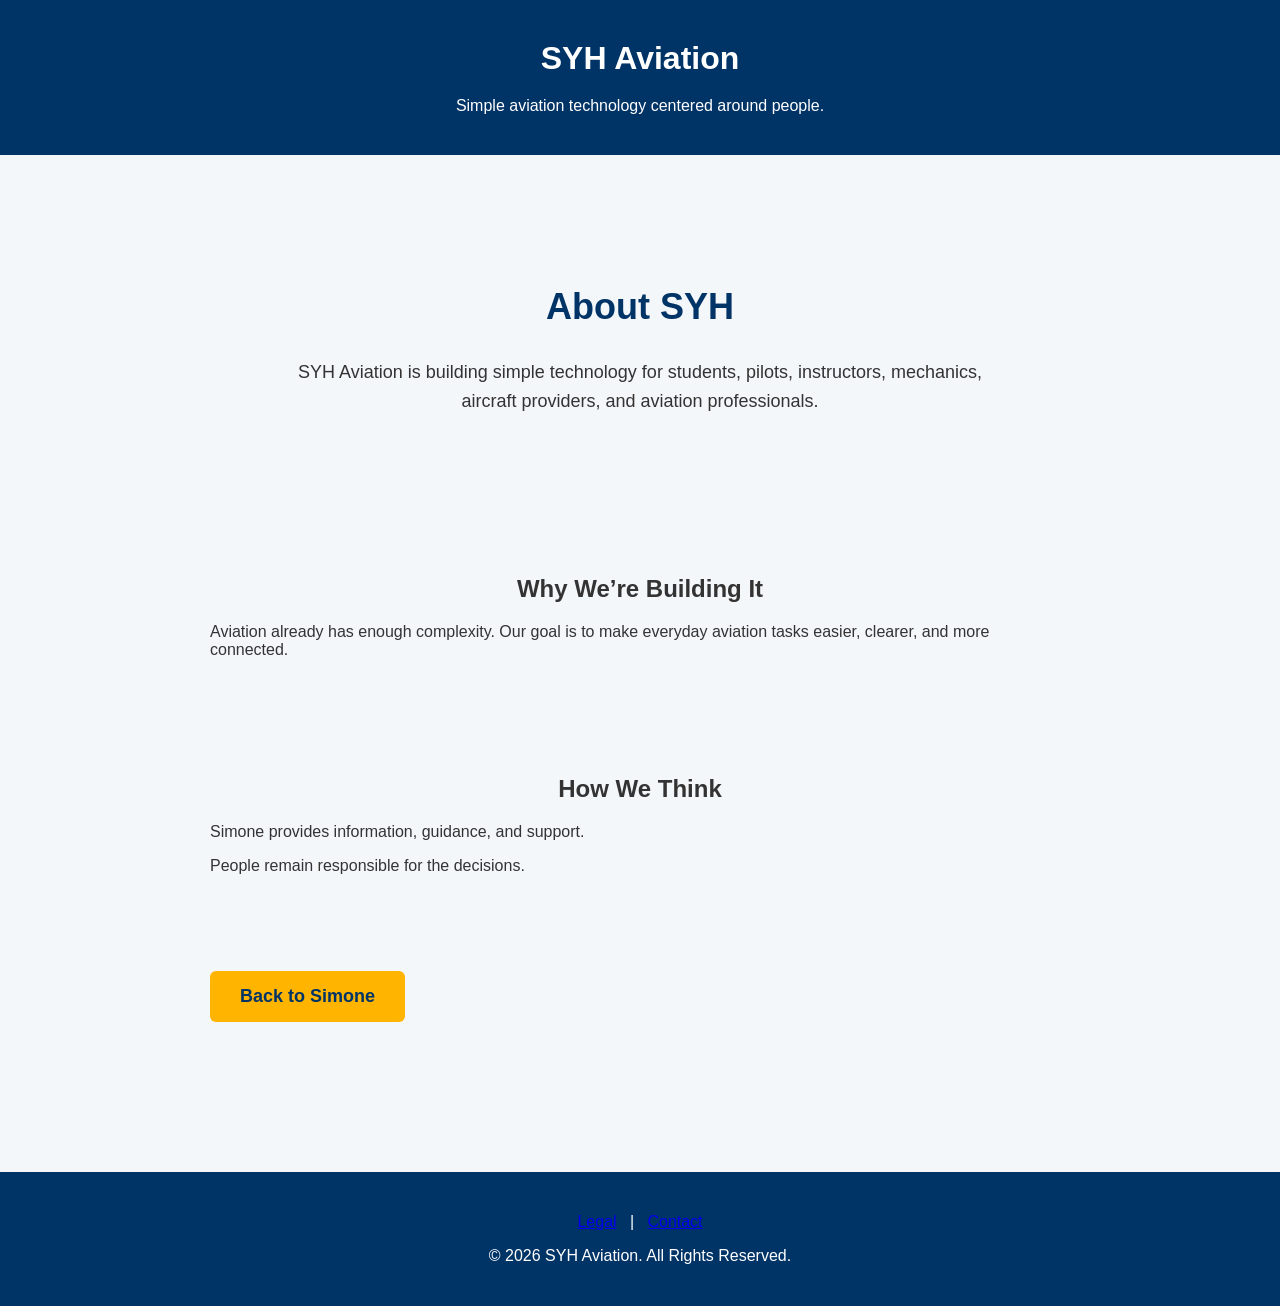
==== commit 687bf78a: "Revise About page content and layout Updated the content and structure of the About page to better r" ====
--- a/about.html
+++ b/about.html
@@ -12,120 +12,76 @@
 
 <body>
 
-    <header>
-        <h1>About SYH Aviation</h1>
-        <p>Building technology that supports aviation professionals, never replaces them.</p>
-    </header>
-
-    <nav>
-        <a href="index.html">Home</a>
-    <a href="about.html">About</a>
-    <a href="community.html">Community</a>
-    <a href="contact.html">Contact</a>
-    <a href="legal.html">Legal</a>
-    <a href="simone.html">Simone</a>
-
-</nav>
+<header>
+    <h1>SYH Aviation</h1>
+    <p>Simple aviation technology centered around people.</p>
+</header>
 
 <main>
 
-        <section>
-            <h2>Who We Are</h2>
+<section class="hero">
 
-            <p>
-                Aviation is built on people, experience, communication, and trust.
-                We believe technology should strengthen those connections rather than
-                replace them.
-            </p>
+    <h2>About SYH</h2>
 
-            <p>
-                SYH Aviation is developing tools and resources designed around the
-                real needs of pilots, instructors, mechanics, students, aviation
-                organizations, and professionals.
-            </p>
-        </section>
+    <p>
+        SYH Aviation is building simple technology for students,
+        pilots, instructors, mechanics, aircraft providers,
+        and aviation professionals.
+    </p>
+
+</section>
 
 
-        <section>
-            <h2>Our Mission</h2>
+<section>
 
-            <p>
-                Our mission is to create useful aviation technology that helps people
-                work smarter, communicate better, and continue learning throughout
-                their aviation careers.
-            </p>
-        </section>
+    <h2>Why We’re Building It</h2>
+
+    <p>
+        Aviation already has enough complexity.
+        Our goal is to make everyday aviation tasks easier,
+        clearer, and more connected.
+    </p>
+
+</section>
 
 
-        <section>
-            <h2>What We're Building</h2>
+<section>
 
-            <h3>✈️ Aviation Technology</h3>
+    <h2>How We Think</h2>
 
-            <p>
-                Practical digital tools designed to make aviation tasks easier,
-                more organized, and more connected.
-            </p>
+    <p>
+        Simone provides information, guidance, and support.
+    </p>
 
-            <h3>🤝 Community</h3>
+    <p>
+        People remain responsible for the decisions.
+    </p>
 
-            <p>
-                A growing community where aviation professionals and enthusiasts
-                can share knowledge, experiences, and ideas.
-            </p>
-
-            <h3>📚 Learning</h3>
-
-            <p>
-                Resources that encourage continuous learning and help people better
-                understand the aviation industry.
-            </p>
-
-            <h3>💼 Opportunities</h3>
-
-            <p>
-                Connecting aviation professionals with future career and industry
-                opportunities.
-            </p>
-        </section>
+</section>
 
 
-        <section>
-            <h2>Our Principles</h2>
+<section>
 
-            <ul>
-                <li>🛡️ Safety comes first.</li>
-                <li>🤝 People and community matter.</li>
-                <li>💡 Technology should have a purpose.</li>
-                <li>🔒 Privacy and trust are important.</li>
-                <li>📚 Learning never stops.</li>
-            </ul>
-        </section>
+    <a href="index.html">
+        <button>Back to Simone</button>
+    </a>
+
+</section>
+
+</main>
 
 
-        <section>
-            <h2>Our Vision</h2>
+<footer>
 
-            <p>
-                We envision an aviation community where technology, knowledge,
-                and human experience work together to create a safer, smarter,
-                and more connected future.
-            </p>
+    <p>
+        <a href="legal.html">Legal</a>
+        &nbsp; | &nbsp;
+        <a href="contact.html">Contact</a>
+    </p>
 
-            <p>
-                <a href="community.html">
-                    <button>Join Our Community</button>
-                </a>
-            </p>
-        </section>
+    <p>© 2026 SYH Aviation. All Rights Reserved.</p>
 
-    </main>
-
-    <footer>
-        <p>© 2026 SYH Aviation. All Rights Reserved.</p>
-        <p>Built by aviation professionals, for the aviation community.</p>
-    </footer>
+</footer>
 
 </body>
-
 </html>
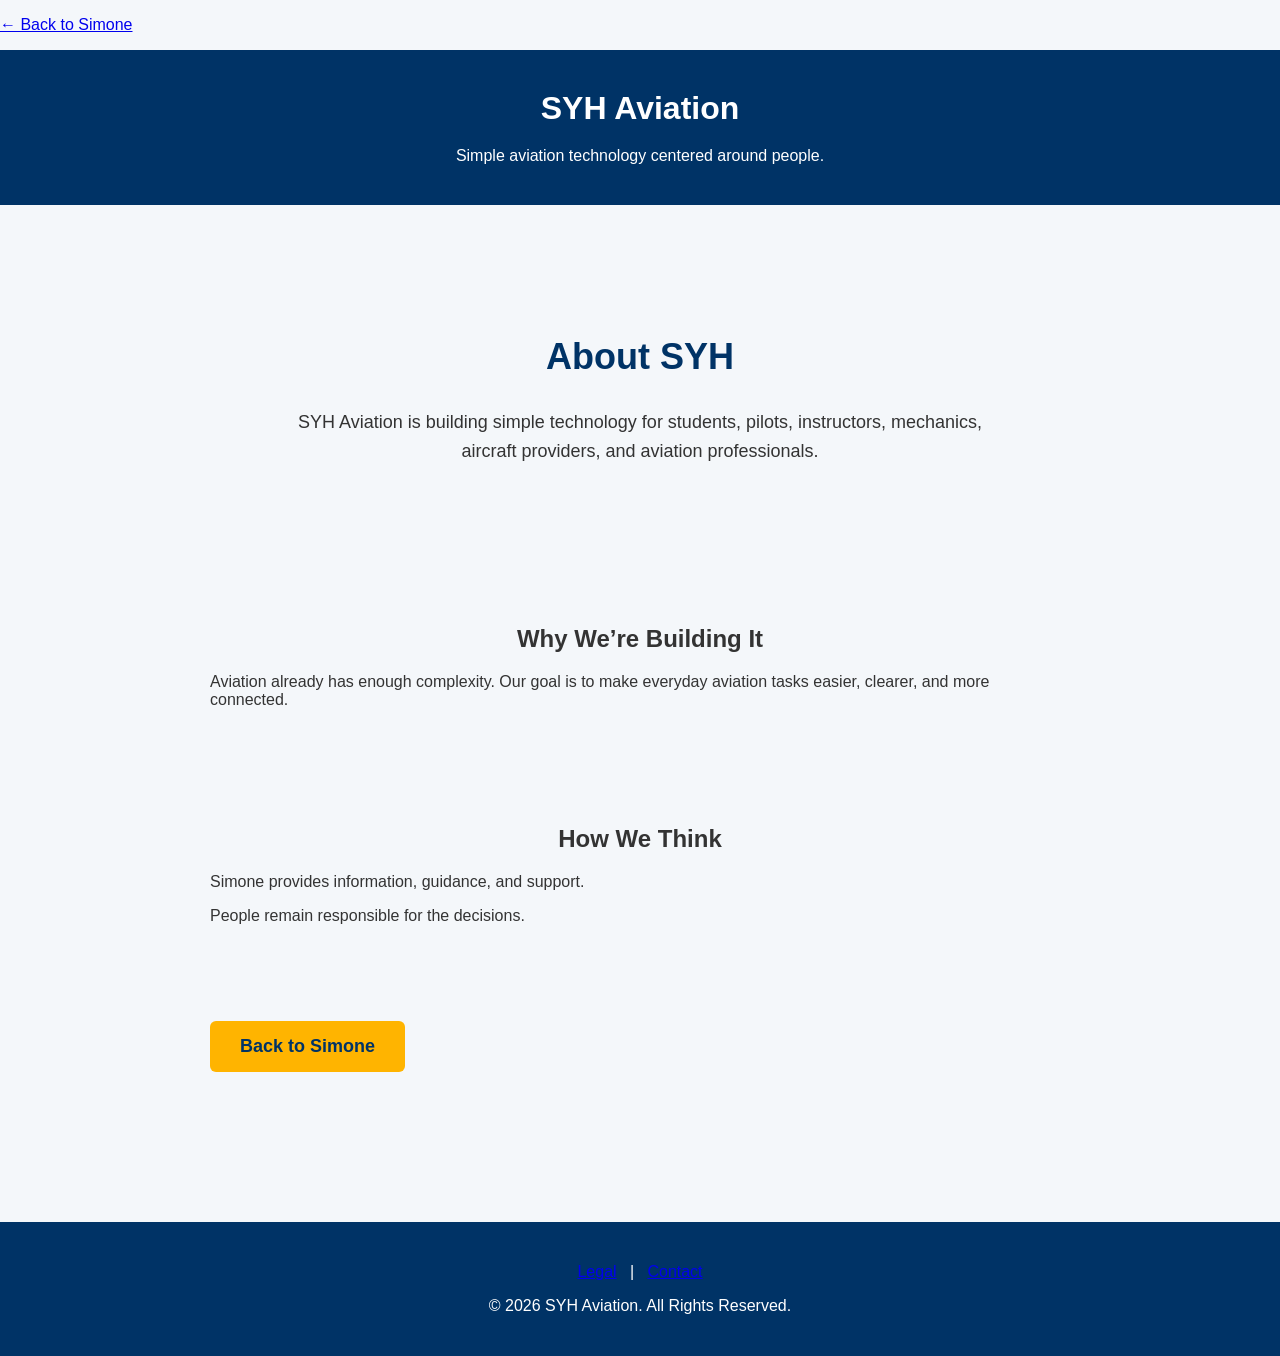
==== commit b79dace1: "Add back navigation link in about.html Added navigation link to return to the index page." ====
--- a/about.html
+++ b/about.html
@@ -11,6 +11,13 @@
 </head>
 
 <body>
+
+<!-- Visual branding, SYH logos, Simone identity, and aviation graphics
+     will be added later while preserving the simple layout. -->
+
+<p>
+    <a href="index.html">← Back to Simone</a>
+</p>
 
 <header>
     <h1>SYH Aviation</h1>
@@ -82,6 +89,5 @@
     <p>© 2026 SYH Aviation. All Rights Reserved.</p>
 
 </footer>
-
 </body>
 </html>
